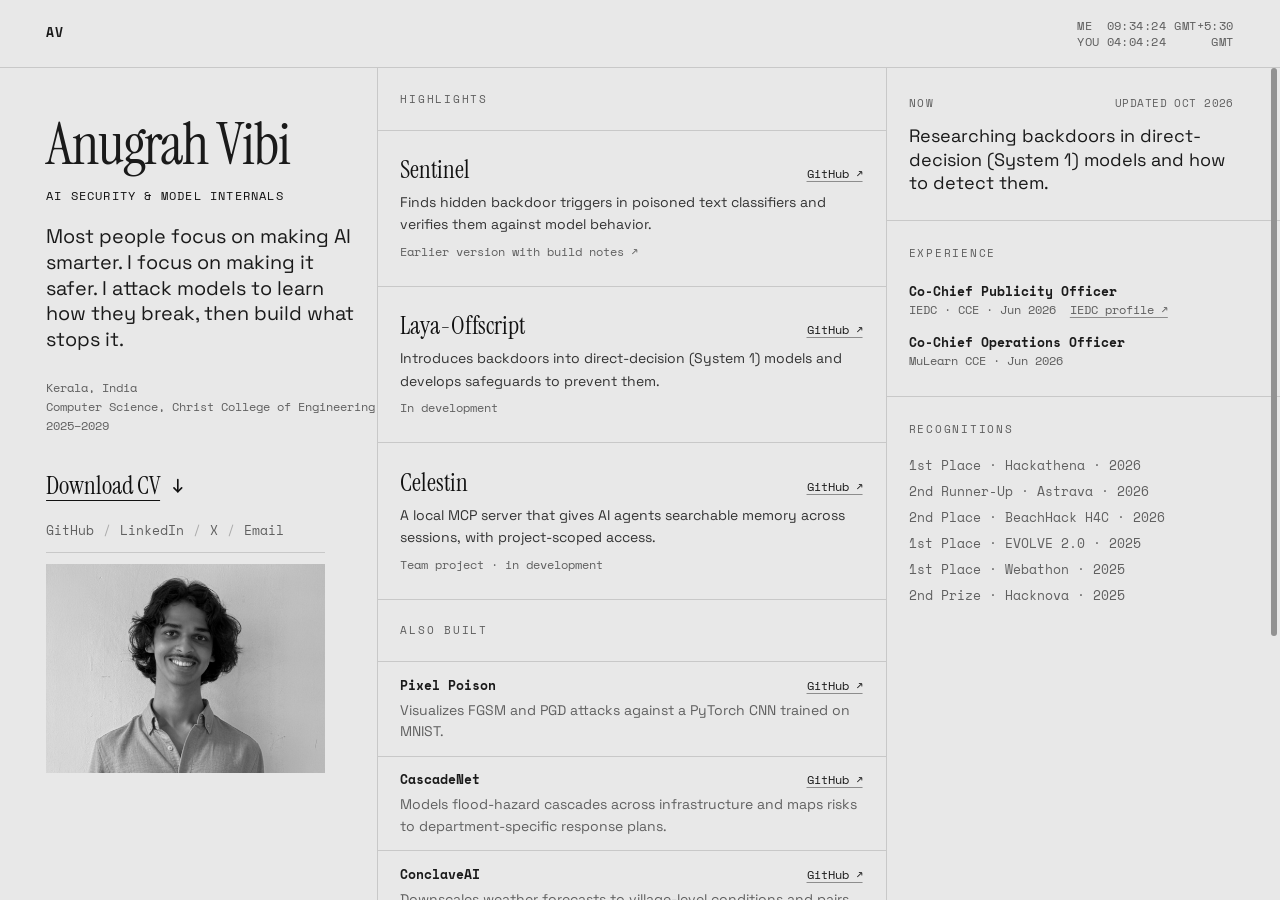
==== index.html @ 6f716db3 "Improve readability of intro and now copy" ====
<!doctype html>
<html lang="en">
  <head>
    <meta charset="UTF-8" />
    <meta name="viewport" content="width=device-width, initial-scale=1.0" />
    <meta
      name="description"
      content="Most people focus on making AI smarter. I focus on making it safer. I attack models to learn how they break, then build what stops it."
    />
    <meta name="theme-color" content="#e8e8e8" />
    <title>Anugrah Vibi</title>
    <link rel="icon" href="data:," />
    <link rel="preconnect" href="https://fonts.googleapis.com" />
    <link rel="preconnect" href="https://fonts.gstatic.com" crossorigin />
    <link
      href="https://fonts.googleapis.com/css2?family=Instrument+Serif&family=Space+Grotesk:wght@400&family=Space+Mono:wght@400;700&display=swap"
      rel="stylesheet"
    />
    <style>
      :root {
        color-scheme: light;
        --ui-scale: 0.9;
        --mono-copy-size: 13px;
        --mono-description-size: 12.5px;
        --mono-meta-size: 12px;
        --mono-label-size: 11px;
        --project-description-font: "Space Grotesk", Arial, sans-serif;
        --project-description-size: 14px;
        --paper: #e8e8e8;
        --ink: #1a1a1a;
        --muted: #5d5d5d;
        --rule: #c8c8c8;
        --rule-major: 1px solid var(--rule);
        --column-divider: var(--rule-major);
        --scroll-thumb: #929292;
        --scroll-thumb-hover: #666666;
        --cell-pad: calc(28px * var(--ui-scale));
        --serif: "Instrument Serif", Georgia, serif;
        --mono: "Space Mono", "Courier New", monospace;
      }

      *,
      *::before,
      *::after {
        box-sizing: border-box;
      }

      html {
        scroll-behavior: smooth;
        scrollbar-width: none;
      }

      html::-webkit-scrollbar {
        display: none;
      }

      .col-projects {
        scrollbar-width: none;
      }

      .col-projects::-webkit-scrollbar {
        display: none;
      }

      .work-scrollbar {
        position: fixed;
        z-index: 5;
        inset-block: calc(76px * var(--ui-scale)) 0;
        right: 0;
        display: none;
        width: 12px;
        touch-action: none;
        user-select: none;
      }

      .work-scrollbar[hidden] {
        display: none;
      }

      .work-scrollbar-thumb {
        position: absolute;
        top: 0;
        left: 3px;
        width: 6px;
        min-height: 32px;
        border-radius: 999px;
        background: var(--scroll-thumb);
        cursor: grab;
      }

      .work-scrollbar:hover .work-scrollbar-thumb,
      .work-scrollbar.is-dragging .work-scrollbar-thumb {
        background: var(--scroll-thumb-hover);
      }

      .work-scrollbar.is-dragging .work-scrollbar-thumb {
        cursor: grabbing;
      }

      .work-scrollbar:focus-visible {
        outline: 2px solid var(--ink);
        outline-offset: -2px;
      }

      body {
        min-width: 320px;
        margin: 0;
        background: var(--paper);
        color: var(--ink);
        font-family: var(--mono);
        font-size: var(--mono-copy-size);
        line-height: 1.65;
      }

      a {
        color: inherit;
        text-decoration-color: #8d8d8d;
        text-decoration-thickness: 1px;
        text-underline-offset: 3px;
      }

      a:hover {
        text-decoration-color: currentColor;
      }

      a:focus-visible {
        outline: 2px solid var(--ink);
        outline-offset: 4px;
      }

      .nav {
        min-height: calc(76px * var(--ui-scale));
        display: flex;
        align-items: center;
        padding: calc(18px * var(--ui-scale)) clamp(calc(22px * var(--ui-scale)), calc(4vw * var(--ui-scale)), calc(56px * var(--ui-scale)));
        border-bottom: var(--rule-major);
      }

      .nav-left {
        font-size: calc(14px * var(--ui-scale));
        font-weight: 600;
        letter-spacing: 0.08em;
        text-decoration: none;
        white-space: nowrap;
      }

      .local-times {
        display: flex;
        flex-direction: column;
        align-items: flex-end;
        margin-left: auto;
        color: var(--muted);
        font-size: var(--mono-meta-size);
        letter-spacing: 0.04em;
        line-height: 1.35;
        white-space: nowrap;
      }

      .time-row {
        display: grid;
        grid-template-columns: 3ch 8ch 9ch;
        column-gap: 0.7em;
        font-variant-numeric: tabular-nums;
      }

      .time-value,
      .time-offset {
        text-align: right;
      }

      .main {
        --column-gap: clamp(calc(24px * var(--ui-scale)), calc(4vw * var(--ui-scale)), calc(62px * var(--ui-scale)));
        --page-inset: clamp(calc(22px * var(--ui-scale)), calc(4vw * var(--ui-scale)), calc(56px * var(--ui-scale)));
        --column-top: clamp(calc(34px * var(--ui-scale)), calc(5vw * var(--ui-scale)), calc(62px * var(--ui-scale)));
        --column-bottom: calc(64px * var(--ui-scale));
        display: grid;
        grid-template-columns: minmax(calc(220px * var(--ui-scale)), 0.9fr) minmax(calc(360px * var(--ui-scale)), 1.35fr) minmax(calc(230px * var(--ui-scale)), 0.95fr);
        column-gap: var(--column-gap);
        row-gap: var(--column-gap);
        align-items: stretch;
        padding: 0 var(--page-inset);
      }

      .col-left,
      .col-right,
      .col-projects {
        min-width: 0;
      }

      .col-left {
        padding-top: calc(var(--column-top) + 8px * var(--ui-scale));
        padding-bottom: 0;
      }

      .col-projects,
      .col-right {
        margin-left: calc(var(--column-gap) / -2);
        padding-left: calc(var(--column-gap) / 2 - 1px);
        padding-top: 0;
        padding-bottom: 0;
        border-left: var(--column-divider);
      }

      .name {
        margin: 0;
        font-family: var(--serif);
        font-size: calc(clamp(48px, 5vw, 76px) * var(--ui-scale));
        font-style: normal;
        font-weight: 400;
        line-height: 1;
        letter-spacing: -0.02em;
      }

      .role-line {
        margin: calc(14px * var(--ui-scale)) 0 0;
        color: #111;
        font-family: var(--mono);
        font-size: var(--mono-meta-size);
        font-weight: 500;
        letter-spacing: 0.1em;
        text-transform: uppercase;
      }

      .intro-description {
        max-width: 36ch;
        margin: calc(20px * var(--ui-scale)) 0 0;
        color: #1a1a1a;
        font-family: var(--project-description-font);
        font-size: calc(22px * var(--ui-scale));
        font-style: normal;
        letter-spacing: 0;
        line-height: 1.3;
        text-wrap: pretty;
      }

      .meta-lines {
        margin-top: calc(28px * var(--ui-scale));
        color: #606060;
        font-family: var(--mono);
        font-size: var(--mono-meta-size);
        line-height: 1.6;
      }

      .meta-lines p {
        margin: 0;
        white-space: nowrap;
      }

      .cv-link {
        display: inline-flex;
        align-items: center;
        color: #111;
        font-family: var(--serif);
        font-size: calc(28px * var(--ui-scale));
        line-height: 1.2;
        text-decoration: underline;
        text-decoration-thickness: 1px;
        text-underline-offset: 6px;
      }

      .cv-link:hover,
      .cv-link:focus-visible {
        text-decoration-thickness: 2px;
      }

      .download-arrow {
        width: 0.7em;
        height: 0.7em;
        margin-left: calc(10px * var(--ui-scale));
        transition: transform 150ms ease;
      }

      .cv-link:hover .download-arrow,
      .cv-link:focus-visible .download-arrow {
        transform: translateY(3px);
      }

      .left-bottom {
        margin-top: calc(40px * var(--ui-scale));
      }

      .socials {
        margin-top: calc(20px * var(--ui-scale));
      }

      .portrait-preview {
        width: min(100%, calc(360px * var(--ui-scale)), 31vh);
        width: min(100%, calc(360px * var(--ui-scale)), 31dvh);
        margin: calc(12px * var(--ui-scale)) 0 calc(32px * var(--ui-scale));
        overflow: hidden;
        border-top: var(--rule-major);
        padding-top: calc(12px * var(--ui-scale));
      }

      .portrait-preview img {
        display: block;
        width: 100%;
        height: auto;
        aspect-ratio: 4 / 3;
        object-fit: cover;
        object-position: center;
      }

      .section-label {
        margin: 0 0 calc(17px * var(--ui-scale));
        color: var(--muted);
        font-size: var(--mono-label-size);
        font-weight: 400;
        letter-spacing: 0.16em;
        line-height: 1.4;
        text-transform: uppercase;
      }

      .social-list,
      .experience-list,
      .recognition-list {
        margin: 0;
        padding: 0;
        list-style: none;
      }

      .social-list li {
        margin: 0;
      }

      .social-list a {
        color: #606060;
        font-family: var(--mono);
        font-size: var(--mono-copy-size);
        font-weight: 400;
        text-decoration: none;
      }

      .social-list a:hover,
      .social-list a:focus-visible {
        color: #111;
        text-decoration: underline;
        text-underline-offset: 4px;
      }

      .social-list {
        display: flex;
        flex-wrap: wrap;
        align-items: center;
      }

      .social-list .social-separator {
        margin: 0 calc(10px * var(--ui-scale));
        color: #aaa;
      }

      .featured-list,
      .archive-list {
        margin: 0;
        padding: 0;
        list-style: none;
      }

      .featured-entry {
        padding: calc(28px * var(--ui-scale)) 0;
        padding-right: calc(var(--column-gap) / 2);
        padding-left: calc(var(--column-gap) / 2 - 1px);
        border-bottom: var(--rule-major);
      }

      .featured-list,
      .archive-list {
        margin-right: calc(var(--column-gap) / -2);
        margin-left: calc(var(--column-gap) / -2 + 1px);
      }

      .col-projects > .section-label,
      .archive-section > .section-label {
        margin: 0;
        padding-block: var(--cell-pad);
        line-height: 1;
      }

      .featured-entry:first-child,
      .archive-entry:first-child {
        border-top: var(--rule-major);
      }

      .featured-heading,
      .archive-heading {
        display: flex;
        align-items: baseline;
        justify-content: space-between;
        gap: calc(16px * var(--ui-scale));
      }

      .featured-title {
        min-width: 0;
        margin: 0;
        color: #111;
        font-family: var(--serif);
        font-size: calc(28px * var(--ui-scale));
        font-weight: 400;
        line-height: 1.1;
      }

      .featured-link,
      .archive-link {
        font-size: var(--mono-meta-size);
        white-space: nowrap;
      }

      .featured-description {
        max-width: 58ch;
        margin: calc(8px * var(--ui-scale)) 0 0;
        color: #333;
        font-family: var(--project-description-font);
        font-size: var(--project-description-size);
        font-weight: 400;
        line-height: 1.6;
      }

      .featured-meta {
        margin: calc(8px * var(--ui-scale)) 0 0;
        color: #606060;
        font-family: var(--mono);
        font-size: var(--mono-meta-size);
        line-height: 1.5;
      }

      .featured-meta a {
        color: inherit;
        text-decoration: none;
      }

      .featured-meta a:hover,
      .featured-meta a:focus-visible {
        text-decoration: underline;
        text-underline-offset: 3px;
      }

      .archive-section {
        margin-top: 0;
        padding-bottom: var(--column-bottom);
      }

      .archive-entry {
        min-width: 0;
        padding: calc(14px * var(--ui-scale)) 0;
        padding-right: calc(var(--column-gap) / 2);
        padding-left: calc(var(--column-gap) / 2 - 1px);
        border-bottom: var(--rule-major);
      }

      .archive-name {
        min-width: 0;
        font-family: var(--mono);
        font-size: var(--mono-copy-size);
        font-weight: 700;
      }

      .archive-description {
        display: -webkit-box;
        overflow: hidden;
        margin: calc(4px * var(--ui-scale)) 0 0;
        color: #606060;
        font-family: var(--project-description-font);
        font-size: var(--project-description-size);
        font-weight: 400;
        line-height: 1.55;
        -webkit-box-orient: vertical;
        -webkit-line-clamp: 2;
      }

      .experience-list li,
      .recognition-list li {
        margin: 0 0 calc(13px * var(--ui-scale));
        line-height: 1.55;
      }

      .role-title {
        display: block;
        font-weight: 700;
      }

      .role-meta {
        display: block;
        color: var(--muted);
        font-size: var(--mono-meta-size);
      }

      .role-meta a {
        margin-left: calc(8px * var(--ui-scale));
        white-space: nowrap;
      }

      .now-heading {
        display: flex;
        align-items: baseline;
        justify-content: space-between;
        gap: calc(12px * var(--ui-scale));
      }

      .now-heading .section-label {
        margin-bottom: 0;
      }

      .right-section:first-child {
        padding-block: var(--cell-pad);
      }

      .now-updated {
        color: #606060;
        font-family: var(--mono);
        font-size: var(--mono-label-size);
        letter-spacing: 0.04em;
        text-align: right;
        white-space: nowrap;
      }

      .now-description {
        max-width: 30ch;
        margin: calc(14px * var(--ui-scale)) 0 0;
        color: #1a1a1a;
        font-family: var(--project-description-font);
        font-size: calc(20px * var(--ui-scale));
        line-height: 1.3;
      }

      .right-section + .right-section {
        margin-top: 0;
        margin-right: calc(var(--page-inset) * -1);
        margin-left: calc(var(--column-gap) / -2 + 1px);
        padding: var(--cell-pad) var(--page-inset) var(--cell-pad) calc(var(--column-gap) / 2 - 1px);
        border-top: var(--rule-major);
      }

      .right-section + .right-section > .section-label {
        margin-bottom: 20px;
      }

      .right-section:last-child {
        padding-bottom: var(--column-bottom);
      }

      .experience-list li:last-child,
      .recognition-list li:last-child {
        margin-bottom: 0;
      }

      .recognition-list li {
        margin-bottom: calc(8px * var(--ui-scale));
        color: #606060;
        font-family: var(--mono);
        font-size: var(--mono-description-size);
        font-weight: 400;
        line-height: 1.5;
      }

      @media (min-width: 1001px) and (min-height: 660px) {
        body {
          height: 100vh;
          height: 100dvh;
          overflow: hidden;
        }

        .nav {
          height: calc(76px * var(--ui-scale));
          min-height: calc(76px * var(--ui-scale));
        }

        .main {
          --column-top: clamp(calc(32px * var(--ui-scale)), calc(5vh * var(--ui-scale)), calc(60px * var(--ui-scale)));
          height: calc(100vh - calc(76px * var(--ui-scale)));
          height: calc(100dvh - calc(76px * var(--ui-scale)));
          grid-template-rows: minmax(0, 1fr);
          overflow: hidden;
        }

        .col-projects {
          min-height: 0;
          margin-right: calc(var(--column-gap) / -2);
          overflow-x: hidden;
          overflow-y: auto;
          overscroll-behavior-x: none;
          overscroll-behavior-y: contain;
        }

        .work-scrollbar {
          display: block;
        }

        .featured-list,
        .archive-list {
          margin-right: 0;
        }
      }

      @media (max-width: 1000px), (max-height: 659px) {
        .portrait-preview {
          display: none;
        }

        .main {
          grid-template-columns: minmax(0, 1fr) minmax(0, 1fr);
          row-gap: 0;
          overflow: visible;
        }

        .col-left,
        .col-projects {
          grid-column: 1 / -1;
        }

        .col-left {
          max-width: 720px;
          padding-bottom: calc(32px * var(--ui-scale));
        }

        .col-projects,
        .col-right {
          margin-left: 0;
          padding-top: 0;
          padding-bottom: 0;
          padding-left: 0;
          border-top: var(--column-divider);
          border-left: 0;
        }

        .featured-list,
        .archive-list {
          margin-right: 0;
          margin-left: 0;
        }

        .featured-entry,
        .archive-entry {
          padding-right: 0;
          padding-left: 0;
        }

        .right-section + .right-section {
          margin-right: 0;
          margin-left: 0;
          padding: var(--cell-pad) 0;
        }
      }

      @media (min-width: 1001px) and (min-height: 660px) and (max-height: 715px) {
        .portrait-preview {
          display: none;
        }
      }

      @media (max-width: 639px) {
        .time-row--me {
          display: none;
        }
      }

      @media (max-width: 620px) {
        .nav {
          padding: calc(16px * var(--ui-scale)) calc(20px * var(--ui-scale));
        }

        .social-list a {
          display: inline-flex;
          min-height: 44px;
          align-items: center;
        }

        .main {
          grid-template-columns: minmax(0, 1fr);
          column-gap: 0;
          --column-top: calc(38px * var(--ui-scale));
          padding-right: calc(20px * var(--ui-scale));
          padding-left: calc(20px * var(--ui-scale));
        }

        .col-left,
        .col-projects {
          grid-column: 1;
        }

        .col-right {
          display: grid;
          grid-template-columns: 1fr;
        }

      }

      @media (prefers-reduced-motion: reduce) {
        html {
          scroll-behavior: auto;
        }
      }
    </style>
  </head>
  <body>
    <header class="nav">
      <a class="nav-left" href="./" aria-label="Anugrah Vibi home">AV</a>
      <div class="local-times" role="group" aria-label="Local times">
        <div class="time-row time-row--me">
          <span>ME</span>
          <span class="time-value" data-time="me" aria-hidden="true">--:--:--</span>
          <span class="time-offset" data-offset="me">GMT+--:--</span>
        </div>
        <div class="time-row time-row--you">
          <span>YOU</span>
          <span class="time-value" data-time="you" aria-hidden="true">--:--:--</span>
          <span class="time-offset" data-offset="you">GMT±X</span>
        </div>
      </div>
    </header>

    <main class="main">
      <section class="col-left" aria-labelledby="name">
        <div class="left-top">
          <h1 class="name" id="name">Anugrah Vibi</h1>
          <p class="role-line">AI security &amp; model internals</p>
          <p class="intro-description">Most people focus on making AI smarter. I focus on making it safer. I attack models to learn how they break, then build what stops it.</p>
          <div class="meta-lines">
            <p>Kerala, India</p>
            <p>Computer Science, Christ College of Engineering</p>
            <p>2025–2029</p>
          </div>
        </div>

        <div class="left-bottom">
          <a class="cv-link" href="./assets/Anugrah_Vibi_CV.pdf" download="Anugrah_Vibi_CV.pdf">
            <span>Download CV</span>
            <svg class="download-arrow" viewBox="0 0 16 16" fill="none" stroke="currentColor" stroke-width="1.5" stroke-linecap="round" stroke-linejoin="round" aria-hidden="true" focusable="false">
              <path d="M8 1.5v11" />
              <path d="m4.5 9 3.5 3.5L11.5 9" />
            </svg>
          </a>

          <nav class="socials" aria-label="Find me online">
            <ul class="social-list">
              <li><a href="https://github.com/anugrahvibi" target="_blank" rel="noreferrer">GitHub</a></li>
              <li class="social-separator" aria-hidden="true">/</li>
              <li><a href="https://www.linkedin.com/in/anugrahvibi/" target="_blank" rel="noreferrer">LinkedIn</a></li>
              <li class="social-separator" aria-hidden="true">/</li>
              <li><a href="https://x.com/anugrah_vibi" target="_blank" rel="noreferrer">X</a></li>
              <li class="social-separator" aria-hidden="true">/</li>
              <li><a href="mailto:anugrahvibi07@gmail.com">Email</a></li>
            </ul>
          </nav>

          <figure class="portrait-preview">
            <img src="./assets/portrait-original-bw.jpg" alt="Black-and-white portrait of Anugrah Vibi against a textured wall" />
          </figure>
        </div>
      </section>

      <section class="col-projects" id="work-scroll-area" aria-labelledby="work-heading" tabindex="0">
        <h2 class="section-label" id="work-heading">HIGHLIGHTS</h2>
        <ul class="featured-list">
          <li class="featured-entry">
            <div class="featured-heading">
              <h3 class="featured-title">Sentinel</h3>
              <a class="featured-link" href="https://github.com/anugrahvibi/PushToProd" target="_blank" rel="noopener noreferrer" aria-label="Sentinel on GitHub">GitHub ↗</a>
            </div>
            <p class="featured-description">Finds hidden backdoor triggers in poisoned text classifiers and verifies them against model behavior.</p>
            <p class="featured-meta"><a href="https://github.com/anugrahvibi/sentinel-ai" target="_blank" rel="noopener noreferrer" aria-label="Earlier version of Sentinel on GitHub">Earlier version with build notes ↗</a></p>
          </li>
          <li class="featured-entry">
            <div class="featured-heading">
              <h3 class="featured-title">Laya-Offscript</h3>
              <a class="featured-link" href="https://github.com/anugrahvibi/Laya-Offscript" target="_blank" rel="noopener noreferrer" aria-label="Laya-Offscript on GitHub">GitHub ↗</a>
            </div>
            <p class="featured-description">Introduces backdoors into direct-decision (System 1) models and develops safeguards to prevent them.</p>
            <p class="featured-meta">In development</p>
          </li>
          <li class="featured-entry">
            <div class="featured-heading">
              <h3 class="featured-title">Celestin</h3>
              <a class="featured-link" href="https://github.com/anugrahvibi/Celestin" target="_blank" rel="noopener noreferrer" aria-label="Celestin on GitHub">GitHub ↗</a>
            </div>
            <p class="featured-description">A local MCP server that gives AI agents searchable memory across sessions, with project-scoped access.</p>
            <p class="featured-meta">Team project · in development</p>
          </li>
          <!-- ALT featured #3: swap in CascadeNet if Celestin has no security angle
            <li class="featured-entry">
              <div class="featured-heading">
                <h3 class="featured-title">CascadeNet</h3>
                <a class="featured-link" href="https://github.com/anugrahvibi/CascadeNet" target="_blank" rel="noreferrer">GitHub ↗</a>
              </div>
              <p class="featured-description">Turns flood-risk signals into simultaneous response plans for five stakeholders, from dam authorities to the public.</p>
              <p class="featured-meta">1st Place · Hackathena · 2026 / 2nd Runner-Up · Astrava · 2026</p>
            </li>
          -->
        </ul>

        <section class="archive-section" aria-labelledby="archive-heading">
          <h2 class="section-label" id="archive-heading">ALSO BUILT</h2>
          <ul class="archive-list">
            <li class="archive-entry">
              <div class="archive-heading">
                <span class="archive-name">Pixel Poison</span>
                <a class="archive-link" href="https://github.com/anugrahvibi/adversarial-gradient-visualizer" target="_blank" rel="noopener noreferrer" aria-label="Pixel Poison on GitHub">GitHub ↗</a>
              </div>
              <p class="archive-description">Visualizes FGSM and PGD attacks against a PyTorch CNN trained on MNIST.</p>
            </li>
            <li class="archive-entry">
              <div class="archive-heading">
                <span class="archive-name">CascadeNet</span>
                <a class="archive-link" href="https://github.com/anugrahvibi/CascadeNet" target="_blank" rel="noopener noreferrer" aria-label="CascadeNet on GitHub">GitHub ↗</a>
              </div>
              <p class="archive-description">Models flood-hazard cascades across infrastructure and maps risks to department-specific response plans.</p>
            </li>
            <li class="archive-entry">
              <div class="archive-heading">
                <span class="archive-name">ConclaveAI</span>
                <a class="archive-link" href="https://github.com/anugrahvibi/conclaveai" target="_blank" rel="noopener noreferrer" aria-label="ConclaveAI on GitHub">GitHub ↗</a>
              </div>
              <p class="archive-description">Downscales weather forecasts to village-level conditions and pairs them with geospatial crop advisories.</p>
            </li>
            <li class="archive-entry">
              <div class="archive-heading">
                <span class="archive-name">TEAM-KORE-HFC</span>
                <a class="archive-link" href="https://github.com/anugrahvibi/TEAM-KORE-HFC" target="_blank" rel="noopener noreferrer" aria-label="TEAM-KORE-HFC on GitHub">GitHub ↗</a>
              </div>
              <p class="archive-description">Prioritizes alerts, connects changes to incidents and cloud costs, and predicts service blast radius.</p>
            </li>
            <li class="archive-entry">
              <div class="archive-heading">
                <span class="archive-name">Kadhali Healthcare</span>
                <a class="archive-link" href="https://github.com/anugrahvibi/Kadhali-Healthcare" target="_blank" rel="noopener noreferrer" aria-label="Kadhali Healthcare on GitHub">GitHub ↗</a>
              </div>
              <p class="archive-description">Extracts clinical data from PDFs and creates patient summaries and reports.</p>
            </li>
            <li class="archive-entry">
              <div class="archive-heading">
                <span class="archive-name">Sports Analysis</span>
                <a class="archive-link" href="https://github.com/anugrahvibi/sports-analysis-project" target="_blank" rel="noopener noreferrer" aria-label="Sports Analysis on GitHub">GitHub ↗</a>
              </div>
              <p class="archive-description">A local demo for comparing player performance and possible target clubs.</p>
            </li>
          </ul>
        </section>
      </section>

      <aside class="col-right" aria-label="Current focus, experience and recognition">
        <section class="right-section" aria-labelledby="now-heading">
          <div class="now-heading">
            <h2 class="section-label" id="now-heading">NOW</h2>
            <span class="now-updated">UPDATED OCT 2026</span>
          </div>
          <p class="now-description">Researching backdoors in direct-decision (System 1) models and how to detect them.</p>
        </section>

        <section class="right-section" aria-labelledby="experience-heading">
          <h2 class="section-label" id="experience-heading">Experience</h2>
          <ul class="experience-list">
            <li>
              <span class="role-title">Co-Chief Publicity Officer</span>
              <span class="role-meta">IEDC · CCE · Jun 2026 <a href="https://iedc.cce.edu.in/execom/cpo/co-lead" target="_blank" rel="noopener noreferrer" aria-label="Co-Chief Publicity Officer profile on IEDC">IEDC profile ↗</a></span>
            </li>
            <li>
              <span class="role-title">Co-Chief Operations Officer</span>
              <span class="role-meta">MuLearn CCE · Jun 2026</span>
            </li>
          </ul>
        </section>

        <section class="right-section" aria-labelledby="recognition-heading">
          <h2 class="section-label" id="recognition-heading">Recognitions</h2>
          <ul class="recognition-list">
            <li>1st Place · Hackathena · 2026</li>
            <li>2nd Runner-Up · Astrava · 2026</li>
            <li>2nd Place · BeachHack H4C · 2026</li>
            <li>1st Place · EVOLVE 2.0 · 2025</li>
            <li>1st Place · Webathon · 2025</li>
            <li>2nd Prize · Hacknova · 2025</li>
          </ul>
        </section>
      </aside>
    </main>
    <div
      class="work-scrollbar"
      role="scrollbar"
      aria-label="Work section scroll position"
      aria-controls="work-scroll-area"
      aria-orientation="vertical"
      aria-valuemin="0"
      aria-valuemax="0"
      aria-valuenow="0"
      tabindex="0"
      hidden
    >
      <span class="work-scrollbar-thumb" aria-hidden="true"></span>
    </div>
    <script>
      function mountWorkScrollRelay() {
        const workScroller = document.querySelector(".col-projects");
        const desktopLayout = window.matchMedia("(min-width: 1001px) and (min-height: 660px)");

        function relayWheel(event) {
          if (!desktopLayout.matches || workScroller.contains(event.target) || event.deltaY === 0) {
            return;
          }

          event.preventDefault();
          const multiplier = event.deltaMode === 1
            ? 16
            : event.deltaMode === 2
              ? workScroller.clientHeight
              : 1;
          workScroller.scrollTop += event.deltaY * multiplier;
        }

        document.addEventListener("wheel", relayWheel, { passive: false });
        return () => document.removeEventListener("wheel", relayWheel);
      }

      function mountWorkScrollbar() {
        const workScroller = document.querySelector(".col-projects");
        const track = document.querySelector(".work-scrollbar");
        const thumb = document.querySelector(".work-scrollbar-thumb");
        const desktopLayout = window.matchMedia("(min-width: 1001px) and (min-height: 660px)");
        let maxScroll = 0;
        let thumbHeight = 0;
        let dragStartY = 0;
        let dragStartScroll = 0;
        let dragging = false;
        let updateFrame = 0;

        function update() {
          updateFrame = 0;
          maxScroll = Math.max(0, workScroller.scrollHeight - workScroller.clientHeight);
          track.hidden = !desktopLayout.matches || maxScroll === 0;
          track.setAttribute("aria-valuemax", String(Math.round(maxScroll)));
          track.setAttribute("aria-valuenow", String(Math.round(workScroller.scrollTop)));

          if (track.hidden) return;

          const trackHeight = track.clientHeight;
          thumbHeight = Math.min(
            trackHeight,
            Math.max(32, trackHeight * workScroller.clientHeight / workScroller.scrollHeight),
          );
          const thumbTravel = Math.max(0, trackHeight - thumbHeight);
          const thumbTop = maxScroll > 0
            ? thumbTravel * workScroller.scrollTop / maxScroll
            : 0;

          thumb.style.height = `${thumbHeight}px`;
          thumb.style.transform = `translateY(${thumbTop}px)`;
        }

        function scheduleUpdate() {
          if (!updateFrame) updateFrame = window.requestAnimationFrame(update);
        }

        function setScrollFromPointer(clientY) {
          const trackHeight = track.clientHeight;
          const thumbTravel = Math.max(1, trackHeight - thumbHeight);
          const position = Math.min(
            1,
            Math.max(0, (clientY - track.getBoundingClientRect().top - thumbHeight / 2) / thumbTravel),
          );
          workScroller.scrollTop = position * maxScroll;
          update();
        }

        function onPointerDown(event) {
          if (track.hidden || event.button !== 0) return;
          event.preventDefault();
          update();
          dragging = true;
          dragStartY = event.clientY;
          dragStartScroll = workScroller.scrollTop;
          track.classList.add("is-dragging");
          track.setPointerCapture(event.pointerId);

          if (event.target !== thumb) {
            setScrollFromPointer(event.clientY);
            dragStartY = event.clientY;
            dragStartScroll = workScroller.scrollTop;
          }
        }

        function onPointerMove(event) {
          if (!dragging) return;
          event.preventDefault();
          const thumbTravel = Math.max(1, track.clientHeight - thumbHeight);
          workScroller.scrollTop = dragStartScroll + (event.clientY - dragStartY) * maxScroll / thumbTravel;
          update();
        }

        function onPointerEnd(event) {
          if (!dragging) return;
          dragging = false;
          track.classList.remove("is-dragging");
          if (track.hasPointerCapture(event.pointerId)) track.releasePointerCapture(event.pointerId);
        }

        function onKeyDown(event) {
          if (track.hidden) return;
          let nextScroll = workScroller.scrollTop;
          const pageStep = Math.max(40, workScroller.clientHeight * 0.9);

          switch (event.key) {
            case "ArrowDown": nextScroll += 40; break;
            case "ArrowUp": nextScroll -= 40; break;
            case "PageDown": nextScroll += pageStep; break;
            case "PageUp": nextScroll -= pageStep; break;
            case "Home": nextScroll = 0; break;
            case "End": nextScroll = maxScroll; break;
            default: return;
          }

          event.preventDefault();
          workScroller.scrollTop = Math.min(maxScroll, Math.max(0, nextScroll));
          update();
        }

        workScroller.addEventListener("scroll", scheduleUpdate, { passive: true });
        window.addEventListener("resize", scheduleUpdate);
        window.addEventListener("load", scheduleUpdate, { once: true });
        desktopLayout.addEventListener("change", scheduleUpdate);
        track.addEventListener("pointerdown", onPointerDown);
        track.addEventListener("pointermove", onPointerMove);
        track.addEventListener("pointerup", onPointerEnd);
        track.addEventListener("pointercancel", onPointerEnd);
        track.addEventListener("keydown", onKeyDown);

        const resizeObserver = "ResizeObserver" in window
          ? new ResizeObserver(scheduleUpdate)
          : null;
        resizeObserver?.observe(workScroller);
        for (const content of workScroller.querySelectorAll(".featured-list, .archive-section")) {
          resizeObserver?.observe(content);
        }

        document.fonts?.ready.then(scheduleUpdate);
        update();

        return () => {
          if (updateFrame) window.cancelAnimationFrame(updateFrame);
          resizeObserver?.disconnect();
          workScroller.removeEventListener("scroll", scheduleUpdate);
          window.removeEventListener("resize", scheduleUpdate);
          desktopLayout.removeEventListener("change", scheduleUpdate);
          track.removeEventListener("pointerdown", onPointerDown);
          track.removeEventListener("pointermove", onPointerMove);
          track.removeEventListener("pointerup", onPointerEnd);
          track.removeEventListener("pointercancel", onPointerEnd);
          track.removeEventListener("keydown", onKeyDown);
        };
      }

      function mountLocalTimes() {
        const localTimeZone = Intl.DateTimeFormat().resolvedOptions().timeZone;
        const timeZones = {
          me: "Asia/Kolkata",
          you: localTimeZone,
        };
        const timeFormatters = Object.fromEntries(
          Object.entries(timeZones).map(([key, timeZone]) => [
            key,
            new Intl.DateTimeFormat("en-GB", {
              timeZone,
              hour: "2-digit",
              minute: "2-digit",
              second: "2-digit",
              hourCycle: "h23",
            }),
          ]),
        );
        const offsetFormatters = Object.fromEntries(
          Object.entries(timeZones).map(([key, timeZone]) => [
            key,
            new Intl.DateTimeFormat("en", {
              timeZone,
              timeZoneName: "shortOffset",
            }),
          ]),
        );

        function updateTimes() {
          const now = new Date();

          for (const key of Object.keys(timeZones)) {
            const time = document.querySelector(`[data-time="${key}"]`);
            const offset = document.querySelector(`[data-offset="${key}"]`);
            const zoneName = offsetFormatters[key]
              .formatToParts(now)
              .find((part) => part.type === "timeZoneName").value;

            time.textContent = timeFormatters[key].format(now);
            offset.textContent = zoneName;
          }
        }

        updateTimes();
        const intervalId = window.setInterval(updateTimes, 1000);
        return () => window.clearInterval(intervalId);
      }

      const unmountLocalTimes = mountLocalTimes();
      window.addEventListener("pagehide", unmountLocalTimes, { once: true });
      const unmountWorkScrollRelay = mountWorkScrollRelay();
      window.addEventListener("pagehide", unmountWorkScrollRelay, { once: true });
      const unmountWorkScrollbar = mountWorkScrollbar();
      window.addEventListener("pagehide", unmountWorkScrollbar, { once: true });
    </script>
  </body>
</html>
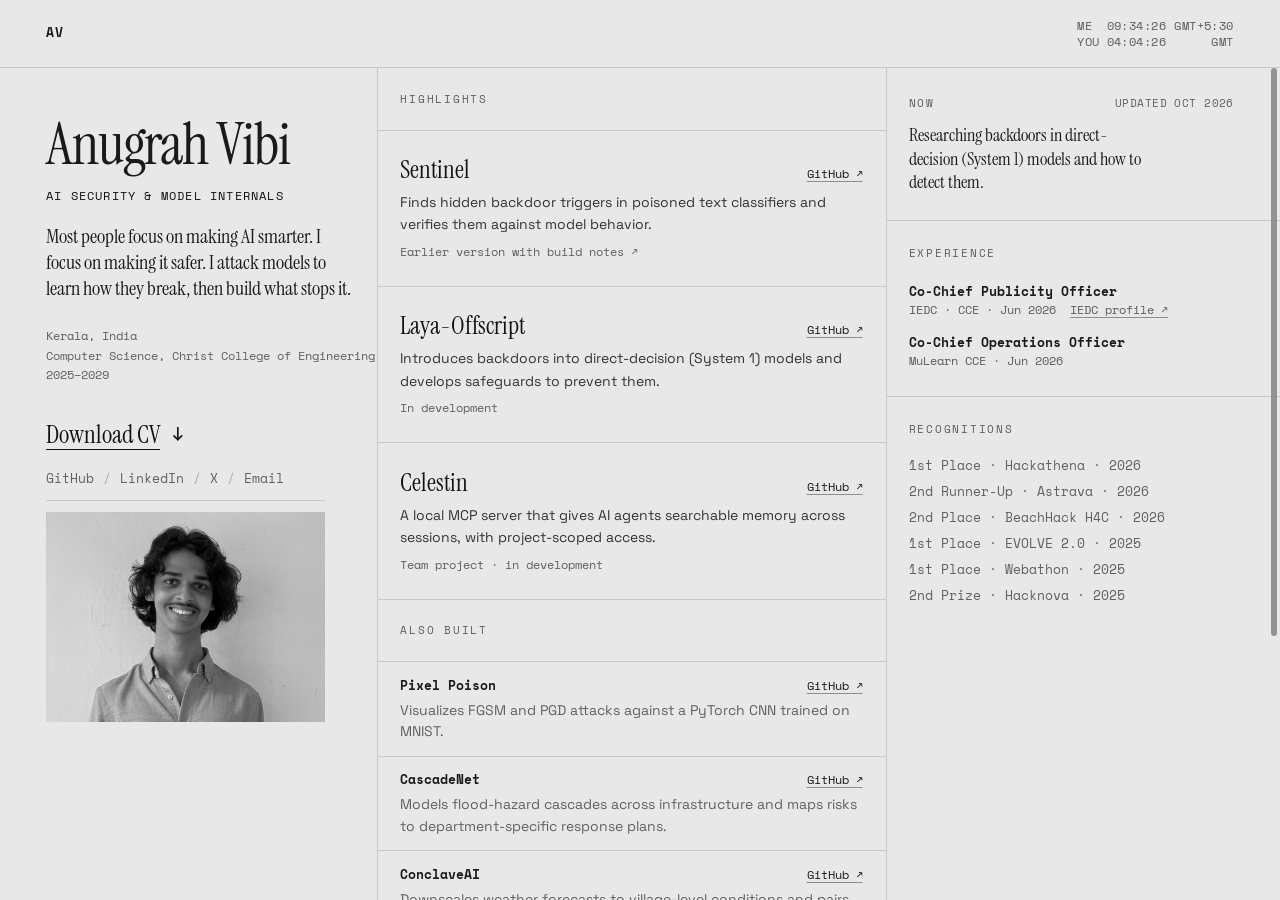
==== commit c4694e1f: "Revert "Improve readability of intro and now copy" This reverts commit 6f716db3554d600a531a68dd57236" ====
--- a/index.html
+++ b/index.html
@@ -225,7 +225,7 @@
         max-width: 36ch;
         margin: calc(20px * var(--ui-scale)) 0 0;
         color: #1a1a1a;
-        font-family: var(--project-description-font);
+        font-family: var(--serif);
         font-size: calc(22px * var(--ui-scale));
         font-style: normal;
         letter-spacing: 0;
@@ -517,7 +517,7 @@
         max-width: 30ch;
         margin: calc(14px * var(--ui-scale)) 0 0;
         color: #1a1a1a;
-        font-family: var(--project-description-font);
+        font-family: var(--serif);
         font-size: calc(20px * var(--ui-scale));
         line-height: 1.3;
       }
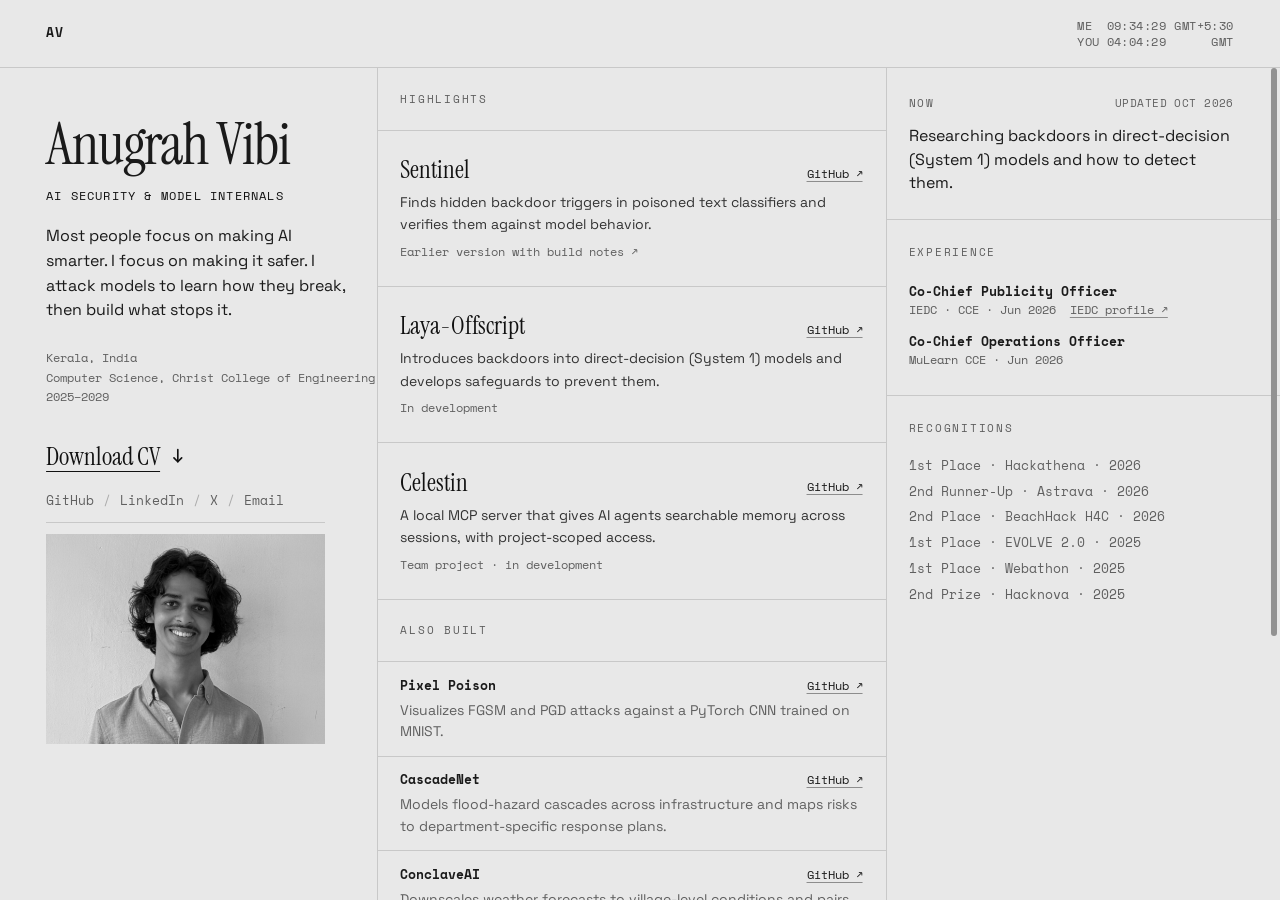
==== commit de4040fb: "Use Space Grotesk for intro and now copy" ====
--- a/index.html
+++ b/index.html
@@ -222,14 +222,15 @@
       }
 
       .intro-description {
-        max-width: 36ch;
+        max-width: 42ch;
         margin: calc(20px * var(--ui-scale)) 0 0;
         color: #1a1a1a;
-        font-family: var(--serif);
-        font-size: calc(22px * var(--ui-scale));
+        font-family: var(--project-description-font);
+        font-size: 16px;
         font-style: normal;
+        font-weight: 400;
         letter-spacing: 0;
-        line-height: 1.3;
+        line-height: 1.55;
         text-wrap: pretty;
       }
 
@@ -514,12 +515,13 @@
       }
 
       .now-description {
-        max-width: 30ch;
+        max-width: 34ch;
         margin: calc(14px * var(--ui-scale)) 0 0;
         color: #1a1a1a;
-        font-family: var(--serif);
-        font-size: calc(20px * var(--ui-scale));
-        line-height: 1.3;
+        font-family: var(--project-description-font);
+        font-size: 16px;
+        font-weight: 400;
+        line-height: 1.45;
       }
 
       .right-section + .right-section {
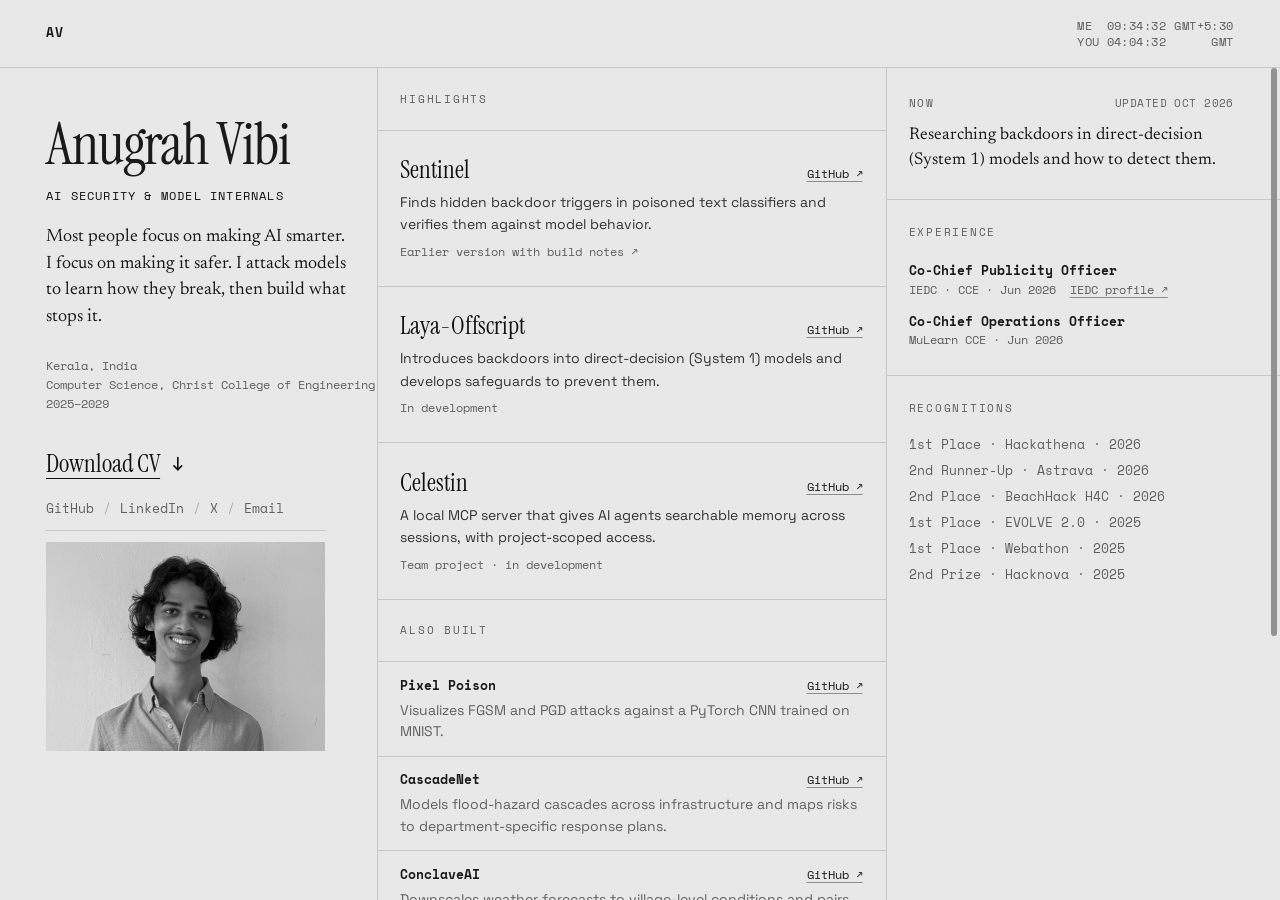
==== commit 08eed6d4: "Use Newsreader for intro and current focus" ====
--- a/index.html
+++ b/index.html
@@ -13,7 +13,7 @@
     <link rel="preconnect" href="https://fonts.googleapis.com" />
     <link rel="preconnect" href="https://fonts.gstatic.com" crossorigin />
     <link
-      href="https://fonts.googleapis.com/css2?family=Instrument+Serif&family=Space+Grotesk:wght@400&family=Space+Mono:wght@400;700&display=swap"
+      href="https://fonts.googleapis.com/css2?family=Instrument+Serif&family=Newsreader:wght@400&family=Space+Grotesk:wght@400&family=Space+Mono:wght@400;700&display=swap"
       rel="stylesheet"
     />
     <style>
@@ -26,6 +26,7 @@
         --mono-label-size: 11px;
         --project-description-font: "Space Grotesk", Arial, sans-serif;
         --project-description-size: 14px;
+        --reading-copy-font: "Newsreader", Georgia, serif;
         --paper: #e8e8e8;
         --ink: #1a1a1a;
         --muted: #5d5d5d;
@@ -225,12 +226,12 @@
         max-width: 42ch;
         margin: calc(20px * var(--ui-scale)) 0 0;
         color: #1a1a1a;
-        font-family: var(--project-description-font);
-        font-size: 16px;
+        font-family: var(--reading-copy-font);
+        font-size: 18px;
         font-style: normal;
         font-weight: 400;
         letter-spacing: 0;
-        line-height: 1.55;
+        line-height: 1.48;
         text-wrap: pretty;
       }
 
@@ -518,8 +519,8 @@
         max-width: 34ch;
         margin: calc(14px * var(--ui-scale)) 0 0;
         color: #1a1a1a;
-        font-family: var(--project-description-font);
-        font-size: 16px;
+        font-family: var(--reading-copy-font);
+        font-size: 17px;
         font-weight: 400;
         line-height: 1.45;
       }
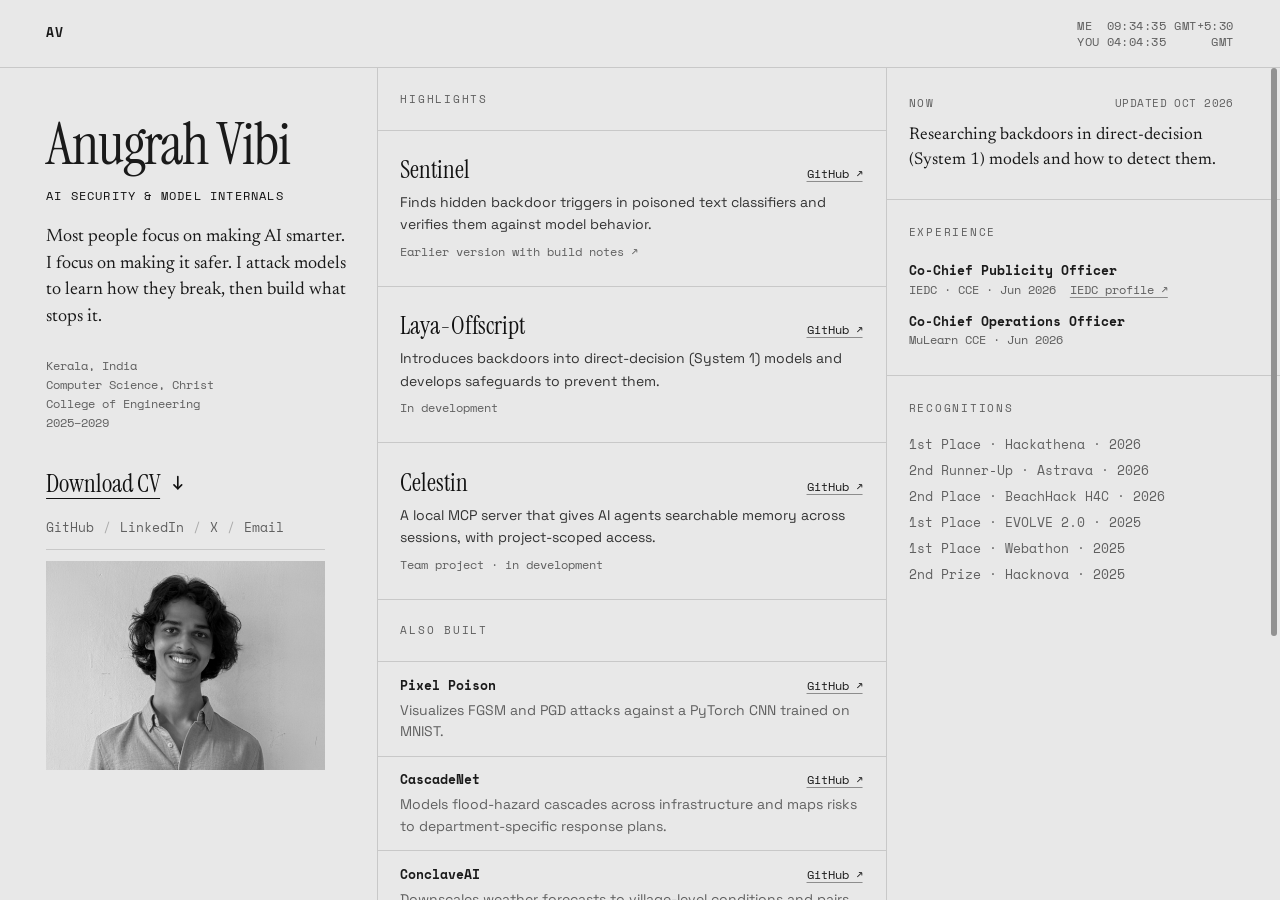
==== commit 4cee22b7: "Wrap college metadata to fit the left column" ====
--- a/index.html
+++ b/index.html
@@ -248,6 +248,11 @@
         white-space: nowrap;
       }
 
+      .meta-lines p.meta-college {
+        white-space: normal;
+        text-wrap: balance;
+      }
+
       .cv-link {
         display: inline-flex;
         align-items: center;
@@ -719,7 +724,7 @@
           <p class="intro-description">Most people focus on making AI smarter. I focus on making it safer. I attack models to learn how they break, then build what stops it.</p>
           <div class="meta-lines">
             <p>Kerala, India</p>
-            <p>Computer Science, Christ College of Engineering</p>
+            <p class="meta-college">Computer Science, Christ College of Engineering</p>
             <p>2025–2029</p>
           </div>
         </div>
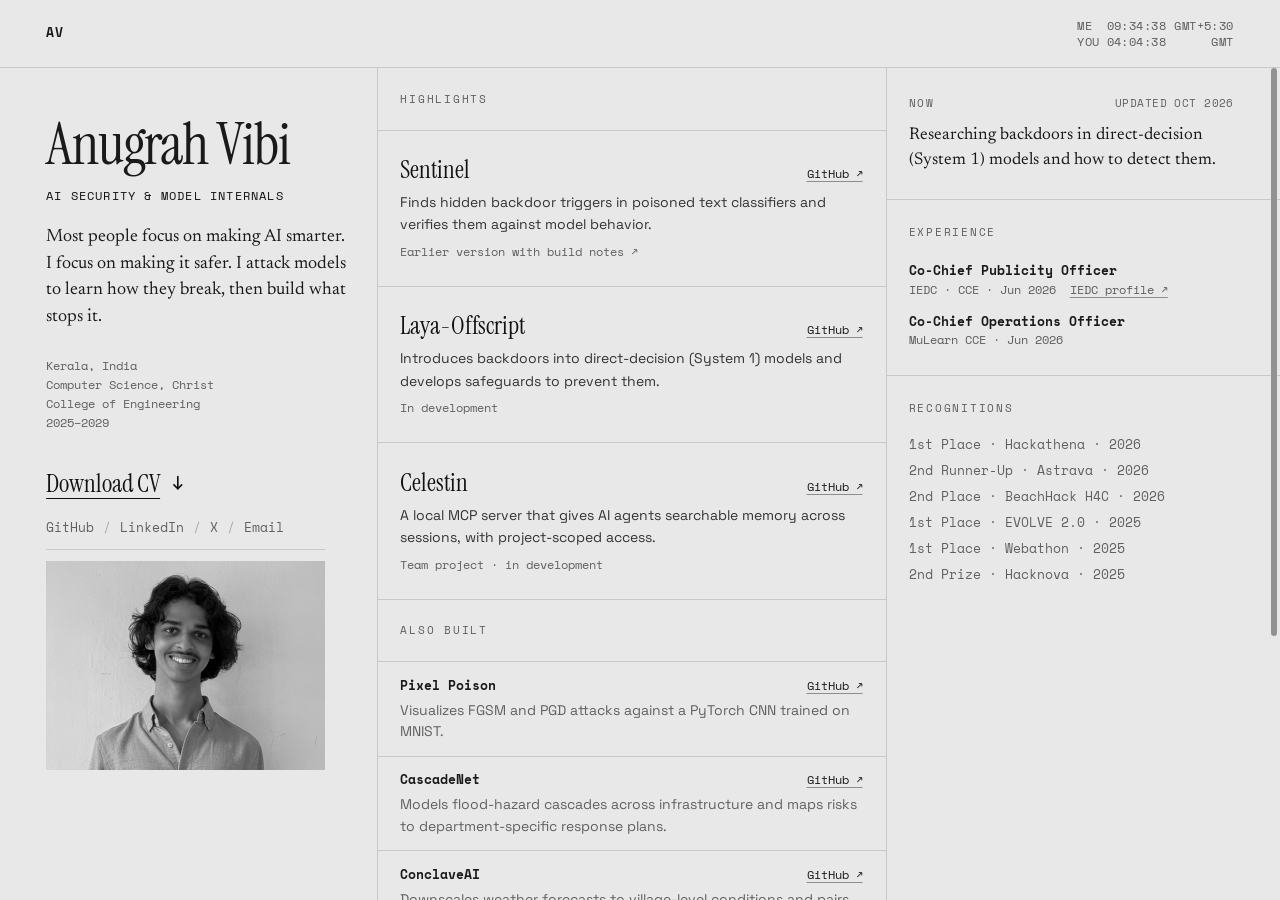
==== commit dfd4d245: "Add portfolio search metadata and sitemap" ====
--- a/index.html
+++ b/index.html
@@ -5,10 +5,30 @@
     <meta name="viewport" content="width=device-width, initial-scale=1.0" />
     <meta
       name="description"
-      content="Most people focus on making AI smarter. I focus on making it safer. I attack models to learn how they break, then build what stops it."
+      content="Portfolio of Anugrah Vibi. AI security and model internals, researching backdoors and adversarial triggers in direct-decision (System 1) models."
     />
     <meta name="theme-color" content="#e8e8e8" />
-    <title>Anugrah Vibi</title>
+    <title>Anugrah Vibi | AI Security &amp; Model Internals</title>
+    <link rel="canonical" href="https://anugrahvibi.vercel.app/" />
+    <script type="application/ld+json">
+      {
+        "@context": "https://schema.org",
+        "@type": "Person",
+        "@id": "https://anugrahvibi.vercel.app/#person",
+        "name": "Anugrah Vibi",
+        "url": "https://anugrahvibi.vercel.app/",
+        "description": "AI security and model internals, researching backdoors and adversarial triggers in direct-decision (System 1) models.",
+        "affiliation": {
+          "@type": "EducationalOrganization",
+          "name": "Christ College of Engineering"
+        },
+        "sameAs": [
+          "https://github.com/anugrahvibi",
+          "https://www.linkedin.com/in/anugrahvibi/",
+          "https://x.com/anugrah_vibi"
+        ]
+      }
+    </script>
     <link rel="icon" href="data:," />
     <link rel="preconnect" href="https://fonts.googleapis.com" />
     <link rel="preconnect" href="https://fonts.gstatic.com" crossorigin />
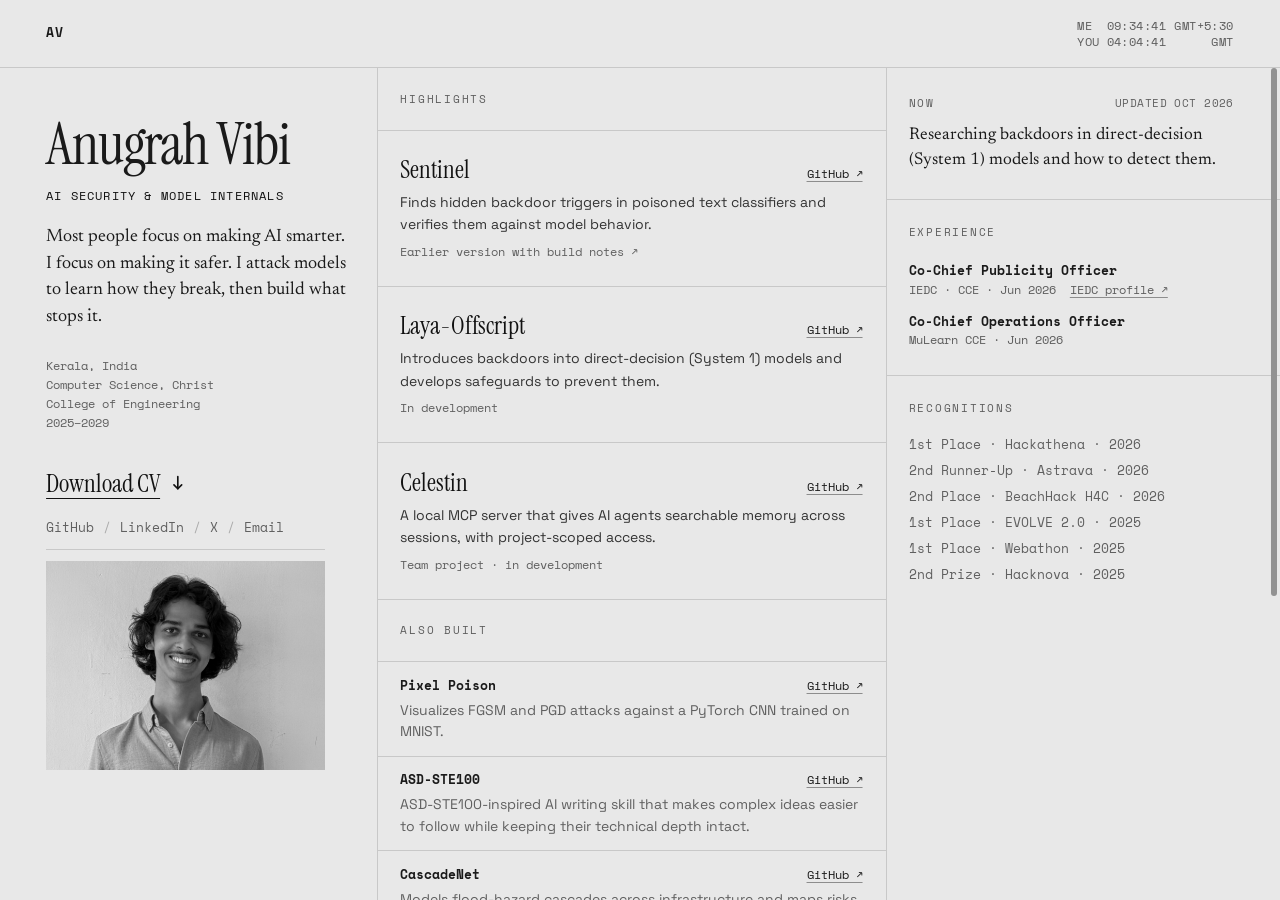
==== commit 017a526e: "feat(portfolio): add ASD-STE100 project card" ====
--- a/index.html
+++ b/index.html
@@ -824,6 +824,13 @@
                 <a class="archive-link" href="https://github.com/anugrahvibi/adversarial-gradient-visualizer" target="_blank" rel="noopener noreferrer" aria-label="Pixel Poison on GitHub">GitHub ↗</a>
               </div>
               <p class="archive-description">Visualizes FGSM and PGD attacks against a PyTorch CNN trained on MNIST.</p>
+            </li>
+            <li class="archive-entry">
+              <div class="archive-heading">
+                <span class="archive-name">ASD-STE100</span>
+                <a class="archive-link" href="https://github.com/anugrahvibi/ASD-STE100" target="_blank" rel="noopener noreferrer" aria-label="ASD-STE100 on GitHub">GitHub ↗</a>
+              </div>
+              <p class="archive-description">ASD-STE100-inspired AI writing skill that makes complex ideas easier to follow while keeping their technical depth intact.</p>
             </li>
             <li class="archive-entry">
               <div class="archive-heading">
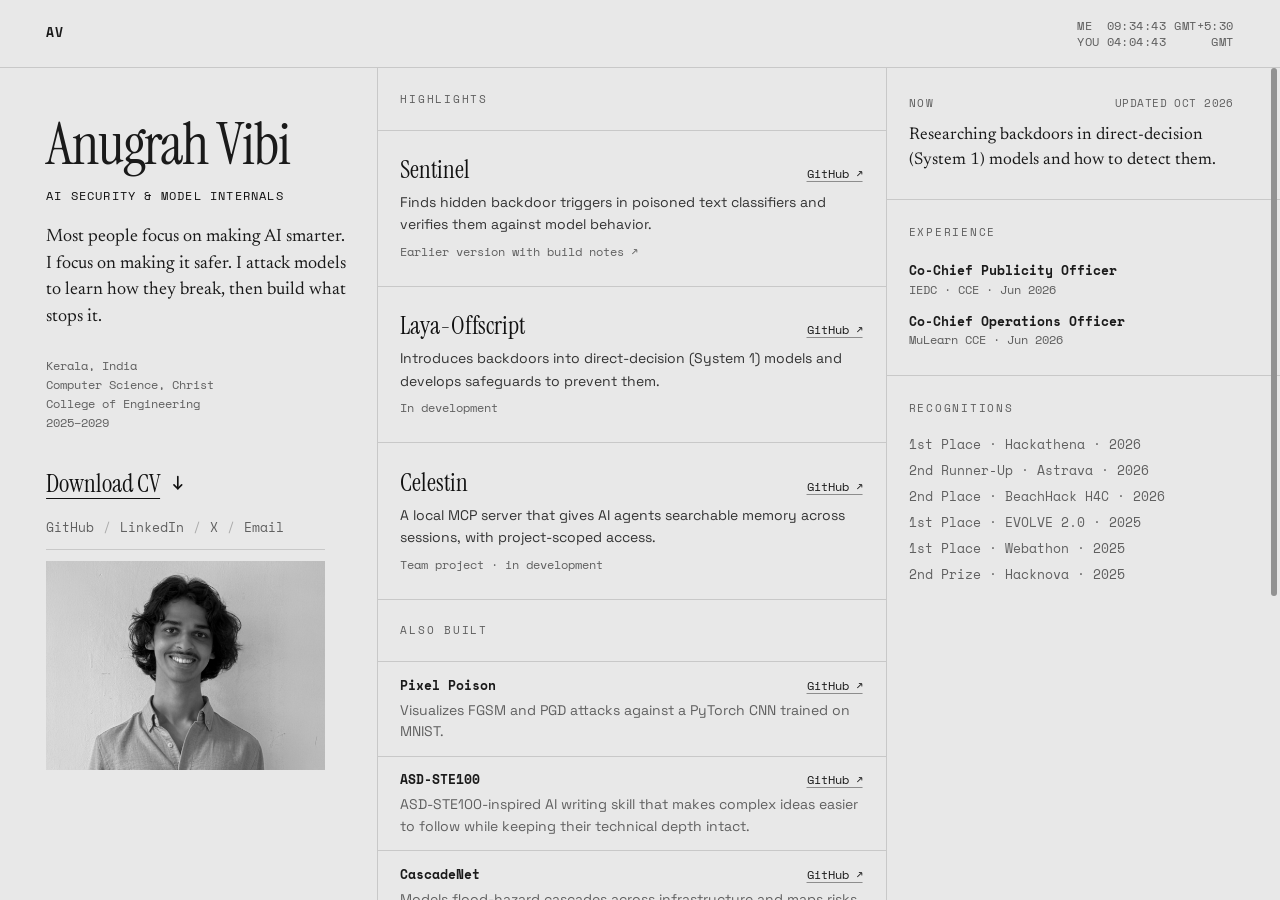
==== commit 3d3f24a7: "Remove IEDC profile link" ====
--- a/index.html
+++ b/index.html
@@ -885,7 +885,7 @@
           <ul class="experience-list">
             <li>
               <span class="role-title">Co-Chief Publicity Officer</span>
-              <span class="role-meta">IEDC · CCE · Jun 2026 <a href="https://iedc.cce.edu.in/execom/cpo/co-lead" target="_blank" rel="noopener noreferrer" aria-label="Co-Chief Publicity Officer profile on IEDC">IEDC profile ↗</a></span>
+              <span class="role-meta">IEDC · CCE · Jun 2026</span>
             </li>
             <li>
               <span class="role-title">Co-Chief Operations Officer</span>
